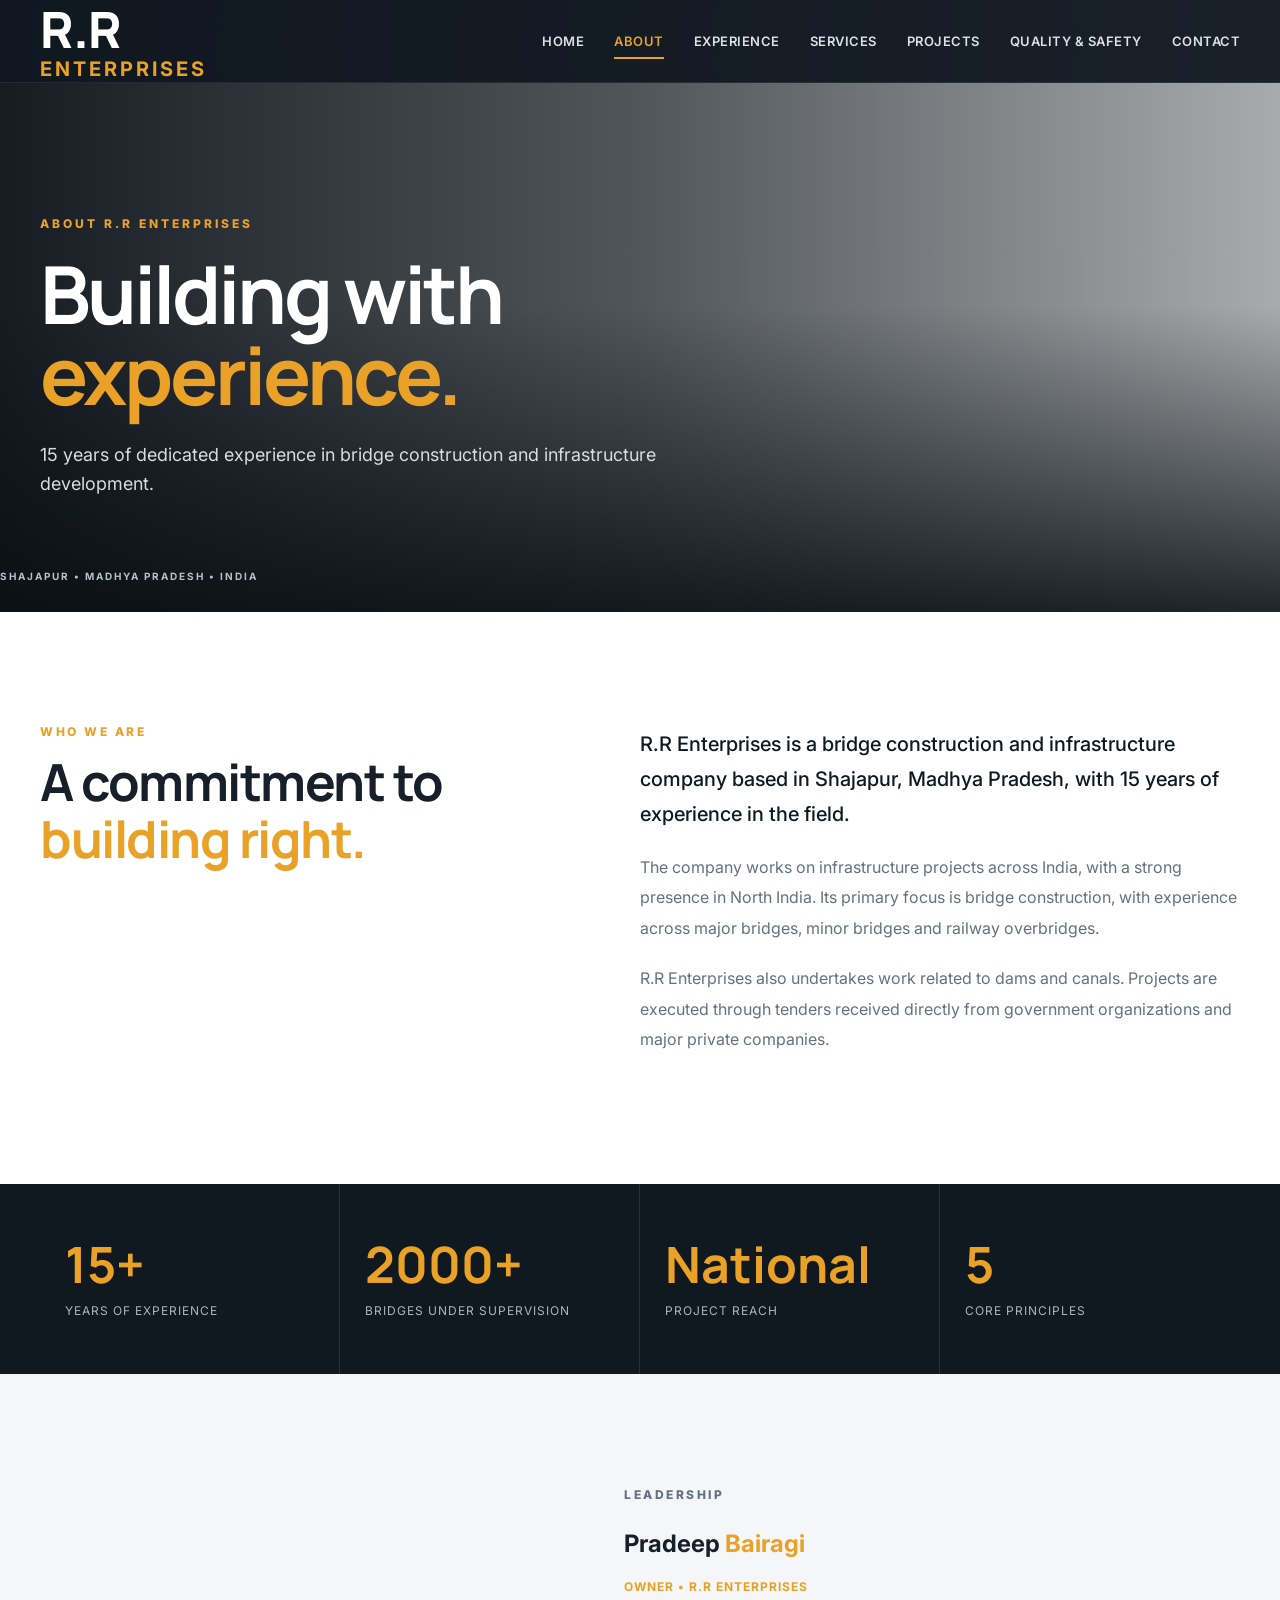
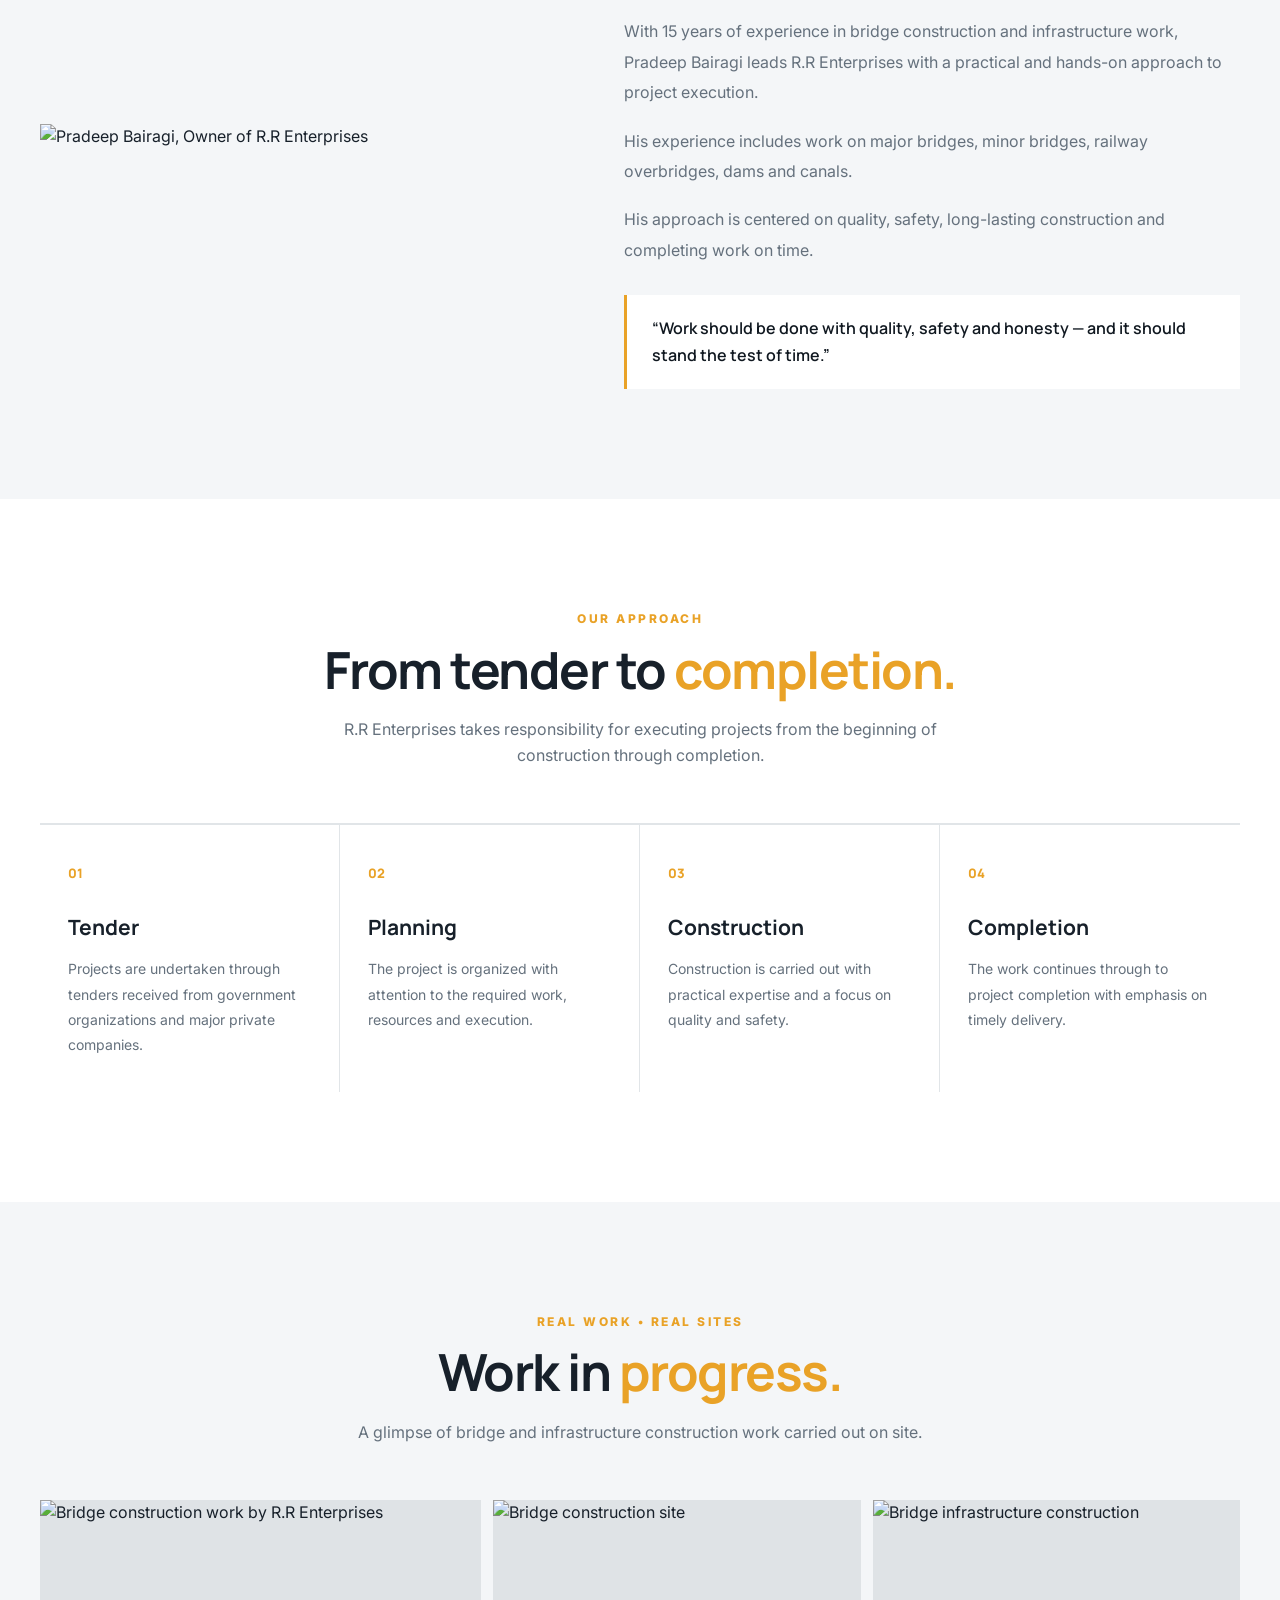
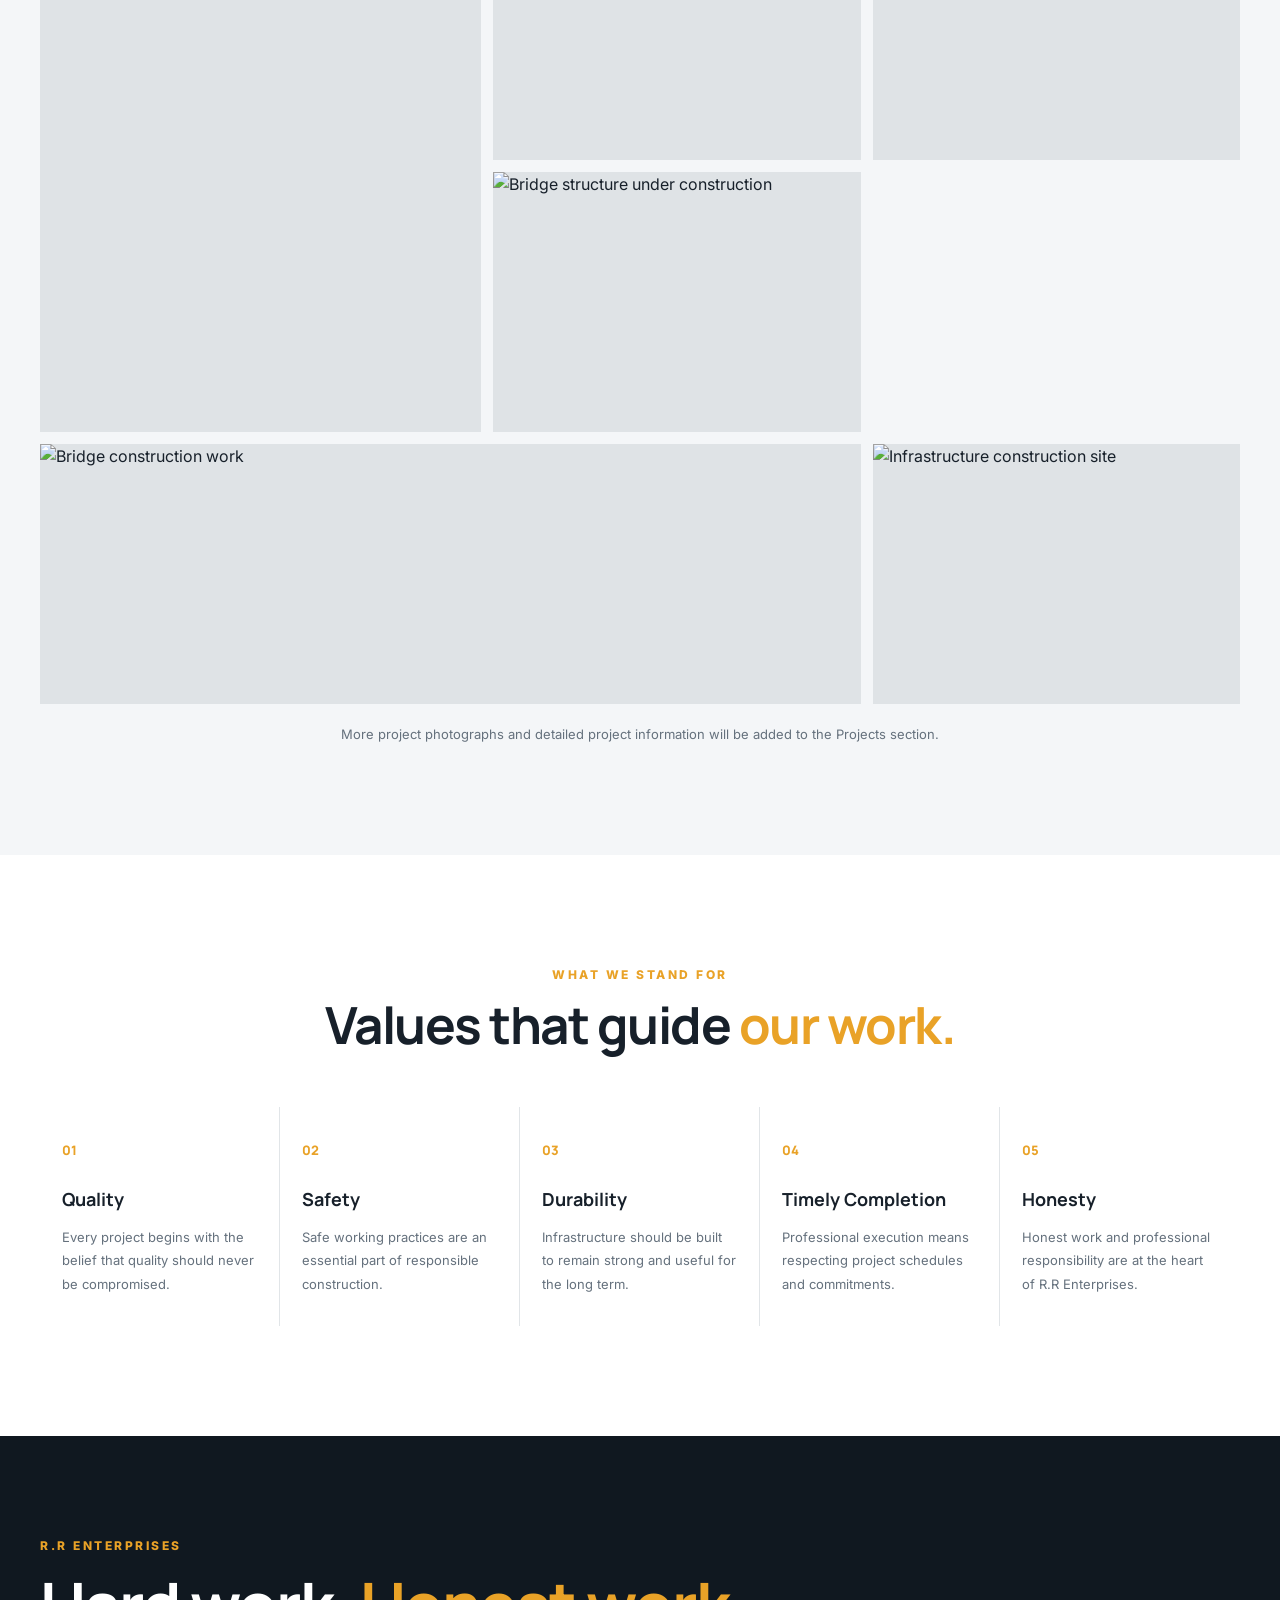
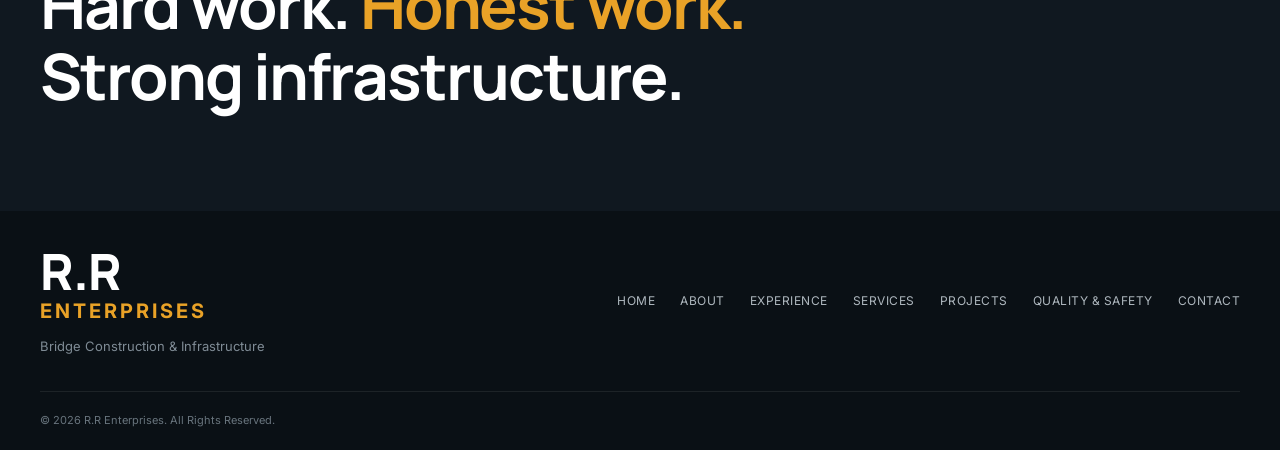
==== pages/about.html @ 944577f5 "Create about.html" ====
<!DOCTYPE html>
<html lang="en">

<head>

    <meta charset="UTF-8">

    <meta name="viewport" content="width=device-width, initial-scale=1.0">

    <meta name="description"
        content="Learn about R.R Enterprises, a bridge construction and infrastructure company based in Shajapur, Madhya Pradesh with 15 years of experience.">

    <meta name="keywords"
        content="R.R Enterprises, Pradeep Bairagi, bridge construction, bridge contractor, infrastructure, Madhya Pradesh">

    <meta name="author" content="R.R Enterprises">

    <title>About Us | R.R Enterprises</title>


    <!-- Google Fonts -->

    <link rel="preconnect" href="https://fonts.googleapis.com">

    <link rel="preconnect" href="https://fonts.gstatic.com" crossorigin>

    <link
        href="https://fonts.googleapis.com/css2?family=Inter:wght@400;500;600;700;800&family=Manrope:wght@500;600;700;800&display=swap"
        rel="stylesheet">


    <!-- Main Website CSS -->

    <link rel="stylesheet" href="../css/style.css">

    <!-- About Page CSS -->

    <link rel="stylesheet" href="../css/about.css">

</head>


<body>


    <!-- ================= NAVIGATION ================= -->

    <header class="navbar">

        <div class="container nav-container">

            <a href="../index.html" class="logo">

                <span class="logo-main">R.R</span>

                <span class="logo-sub">ENTERPRISES</span>

            </a>


            <nav class="nav-menu">

                <a href="../index.html">Home</a>

                <a href="about.html" class="active">About</a>

                <a href="experience.html">Experience</a>

                <a href="services.html">Services</a>

                <a href="projects.html">Projects</a>

                <a href="quality.html">Quality & Safety</a>

                <a href="contact.html">Contact</a>

            </nav>


            <button class="menu-button" aria-label="Open navigation menu">

                <span></span>
                <span></span>
                <span></span>

            </button>

        </div>

    </header>



    <!-- ================= PAGE HERO ================= -->

    <main>

        <section class="about-hero">

            <div class="about-hero-overlay"></div>


            <div class="container about-hero-content">

                <p class="about-label">
                    ABOUT R.R ENTERPRISES
                </p>


                <h1>

                    Building with
                    <span>experience.</span>

                </h1>


                <p>

                    15 years of dedicated experience in bridge
                    construction and infrastructure development.

                </p>

            </div>


            <div class="about-hero-bottom">

                <span>
                    SHAJAPUR • MADHYA PRADESH • INDIA
                </span>

            </div>

        </section>



        <!-- ================= COMPANY INTRO ================= -->

        <section class="about-introduction section">

            <div class="container about-intro-grid">


                <div>

                    <p class="section-label">
                        WHO WE ARE
                    </p>


                    <h2>

                        A commitment to
                        <span>building right.</span>

                    </h2>

                </div>


                <div class="about-intro-text">

                    <p class="about-large-text">

                        R.R Enterprises is a bridge construction and
                        infrastructure company based in Shajapur,
                        Madhya Pradesh, with 15 years of experience
                        in the field.

                    </p>


                    <p>

                        The company works on infrastructure projects
                        across India, with a strong presence in
                        North India. Its primary focus is bridge
                        construction, with experience across major
                        bridges, minor bridges and railway overbridges.

                    </p>


                    <p>

                        R.R Enterprises also undertakes work related
                        to dams and canals. Projects are executed
                        through tenders received directly from
                        government organizations and major private
                        companies.

                    </p>

                </div>

            </div>

        </section>



        <!-- ================= EXPERIENCE STATS ================= -->

        <section class="about-stats">

            <div class="container stats-grid">


                <div class="stat-item">

                    <strong>15+</strong>

                    <span>
                        Years of Experience
                    </span>

                </div>


                <div class="stat-item">

                    <strong>2000+</strong>

                    <span>
                        Bridges Under Supervision
                    </span>

                </div>


                <div class="stat-item">

                    <strong>National</strong>

                    <span>
                        Project Reach
                    </span>

                </div>


                <div class="stat-item">

                    <strong>5</strong>

                    <span>
                        Core Principles
                    </span>

                </div>

            </div>

        </section>



        <!-- ================= OWNER ================= -->

        <section class="owner-section section">

            <div class="container owner-grid">


                <!-- PRadeep BAIRAGI PHOTO -->

                <div class="owner-image">

                    <img
                        src="../images/pradeep-bairagi.jpg.png"
                        alt="Pradeep Bairagi, Owner of R.R Enterprises"
                    >

                </div>


                <!-- OWNER INFORMATION -->

                <div class="owner-content">

                    <p class="section-label">
                        LEADERSHIP
                    </p>


                    <h2>

                        Pradeep
                        <span>Bairagi</span>

                    </h2>


                    <p class="owner-position">
                        Owner • R.R Enterprises
                    </p>


                    <p>

                        With 15 years of experience in bridge
                        construction and infrastructure work,
                        Pradeep Bairagi leads R.R Enterprises
                        with a practical and hands-on approach
                        to project execution.

                    </p>


                    <p>

                        His experience includes work on major
                        bridges, minor bridges, railway
                        overbridges, dams and canals.

                    </p>


                    <p>

                        His approach is centered on quality,
                        safety, long-lasting construction and
                        completing work on time.

                    </p>


                    <blockquote>

                        “Work should be done with quality,
                        safety and honesty — and it should
                        stand the test of time.”

                    </blockquote>

                </div>

            </div>

        </section>



        <!-- ================= HOW WE WORK ================= -->

        <section class="how-we-work section">

            <div class="container">


                <div class="section-heading centered">

                    <p class="section-label">
                        OUR APPROACH
                    </p>


                    <h2>

                        From tender to
                        <span>completion.</span>

                    </h2>


                    <p class="section-intro">

                        R.R Enterprises takes responsibility for
                        executing projects from the beginning of
                        construction through completion.

                    </p>

                </div>


                <div class="process-grid">


                    <div class="process-card">

                        <span>01</span>

                        <h3>
                            Tender
                        </h3>

                        <p>

                            Projects are undertaken through
                            tenders received from government
                            organizations and major private
                            companies.

                        </p>

                    </div>


                    <div class="process-card">

                        <span>02</span>

                        <h3>
                            Planning
                        </h3>

                        <p>

                            The project is organized with
                            attention to the required work,
                            resources and execution.

                        </p>

                    </div>


                    <div class="process-card">

                        <span>03</span>

                        <h3>
                            Construction
                        </h3>

                        <p>

                            Construction is carried out with
                            practical expertise and a focus
                            on quality and safety.

                        </p>

                    </div>


                    <div class="process-card">

                        <span>04</span>

                        <h3>
                            Completion
                        </h3>

                        <p>

                            The work continues through to
                            project completion with emphasis
                            on timely delivery.

                        </p>

                    </div>

                </div>

            </div>

        </section>



        <!-- ================= REAL WORK ================= -->

        <section class="real-work section">

            <div class="container">


                <div class="section-heading centered">

                    <p class="section-label">
                        REAL WORK • REAL SITES
                    </p>


                    <h2>

                        Work in
                        <span>progress.</span>

                    </h2>


                    <p class="section-intro">

                        A glimpse of bridge and infrastructure
                        construction work carried out on site.

                    </p>

                </div>


                <div class="about-gallery">


                    <div class="gallery-item gallery-large">

                        <img
                            src="../images/bridges/bridge-01.jpeg.jpeg"
                            alt="Bridge construction work by R.R Enterprises"
                        >

                    </div>


                    <div class="gallery-item">

                        <img
                            src="../images/bridges/bridge-02.jpeg.jpeg"
                            alt="Bridge construction site"
                        >

                    </div>


                    <div class="gallery-item">

                        <img
                            src="../images/bridges/bridge-03.jpeg.jpeg"
                            alt="Bridge infrastructure construction"
                        >

                    </div>


                    <div class="gallery-item">

                        <img
                            src="../images/bridges/bridge-04.jpeg.jpeg"
                            alt="Bridge structure under construction"
                        >

                    </div>


                    <div class="gallery-item gallery-wide">

                        <img
                            src="../images/bridges/bridge-05.jpeg.jpeg"
                            alt="Bridge construction work"
                        >

                    </div>


                    <div class="gallery-item">

                        <img
                            src="../images/bridges/bridge-06.jpeg.jpeg"
                            alt="Infrastructure construction site"
                        >

                    </div>

                </div>


                <div class="gallery-note">

                    <p>

                        More project photographs and detailed
                        project information will be added to
                        the Projects section.

                    </p>

                </div>

            </div>

        </section>



        <!-- ================= VALUES ================= -->

        <section class="values-section section">

            <div class="container">


                <div class="section-heading centered">

                    <p class="section-label">
                        WHAT WE STAND FOR
                    </p>


                    <h2>

                        Values that guide
                        <span>our work.</span>

                    </h2>

                </div>


                <div class="values-grid-about">


                    <article class="value-about">

                        <span>01</span>

                        <h3>
                            Quality
                        </h3>

                        <p>

                            Every project begins with the belief
                            that quality should never be compromised.

                        </p>

                    </article>


                    <article class="value-about">

                        <span>02</span>

                        <h3>
                            Safety
                        </h3>

                        <p>

                            Safe working practices are an essential
                            part of responsible construction.

                        </p>

                    </article>


                    <article class="value-about">

                        <span>03</span>

                        <h3>
                            Durability
                        </h3>

                        <p>

                            Infrastructure should be built to
                            remain strong and useful for the long term.

                        </p>

                    </article>


                    <article class="value-about">

                        <span>04</span>

                        <h3>
                            Timely Completion
                        </h3>

                        <p>

                            Professional execution means respecting
                            project schedules and commitments.

                        </p>

                    </article>


                    <article class="value-about">

                        <span>05</span>

                        <h3>
                            Honesty
                        </h3>

                        <p>

                            Honest work and professional responsibility
                            are at the heart of R.R Enterprises.

                        </p>

                    </article>

                </div>

            </div>

        </section>



        <!-- ================= CLOSING ================= -->

        <section class="about-closing">

            <div class="container">

                <p class="section-label">
                    R.R ENTERPRISES
                </p>


                <h2>

                    Hard work.
                    <span>Honest work.</span>
                    <br>
                    Strong infrastructure.

                </h2>

            </div>

        </section>

    </main>



    <!-- ================= FOOTER ================= -->

    <footer class="footer">

        <div class="container footer-content">


            <div class="footer-brand">

                <a href="../index.html" class="logo">

                    <span class="logo-main">R.R</span>

                    <span class="logo-sub">ENTERPRISES</span>

                </a>


                <p>
                    Bridge Construction & Infrastructure
                </p>

            </div>


            <div class="footer-links">

                <a href="../index.html">Home</a>

                <a href="about.html">About</a>

                <a href="experience.html">Experience</a>

                <a href="services.html">Services</a>

                <a href="projects.html">Projects</a>

                <a href="quality.html">Quality & Safety</a>

                <a href="contact.html">Contact</a>

            </div>

        </div>


        <div class="container footer-bottom">

            <p>
                © 2026 R.R Enterprises. All Rights Reserved.
            </p>

        </div>

    </footer>



    <!-- Mobile Menu -->

    <script src="../js/script.js"></script>

</body>

</html>
---- css/style.css ----
/* =====================================================
   R.R ENTERPRISES
   PROFESSIONAL WEBSITE - MAIN STYLESHEET
   ===================================================== */


/* ================= RESET ================= */

* {
    margin: 0;
    padding: 0;
    box-sizing: border-box;
}


html {
    scroll-behavior: smooth;
}


body {
    font-family: "Inter", sans-serif;
    color: #17202a;
    background: #ffffff;
    line-height: 1.6;
}


img {
    max-width: 100%;
    display: block;
}


a {
    color: inherit;
    text-decoration: none;
}


button {
    font-family: inherit;
}


/* ================= VARIABLES ================= */

:root {

    --dark: #101820;

    --dark-light: #18232d;

    --orange: #e9a227;

    --orange-light: #f5b642;

    --white: #ffffff;

    --light: #f4f6f8;

    --gray: #65717d;

    --border: #e1e5e8;

    --max-width: 1200px;

}


/* ================= CONTAINER ================= */

.container {

    width: min(100% - 50px, var(--max-width));

    margin-inline: auto;

}


/* ================= NAVBAR ================= */

.navbar {

    position: fixed;

    top: 0;

    left: 0;

    width: 100%;

    z-index: 1000;

    background: rgba(16, 24, 32, 0.94);

    backdrop-filter: blur(15px);

    border-bottom: 1px solid rgba(255,255,255,0.08);

}


.nav-container {

    height: 82px;

    display: flex;

    align-items: center;

    justify-content: space-between;

}


/* ================= LOGO ================= */

.logo {

    display: flex;

    flex-direction: column;

    line-height: 1;

}


.logo-main {

    font-family: "Manrope", sans-serif;

    font-size: 50px;

    font-weight: 800;

    color: var(--white);

    letter-spacing: -1px;

}


.logo-sub {

    margin-top: 5px;

    font-size: 20px;

    font-weight: 700;

    letter-spacing: 3px;

    color: var(--orange);

}


/* ================= NAVIGATION ================= */

.nav-menu {

    display: flex;

    align-items: center;

    gap: 30px;

}


.nav-menu a {

    position: relative;

    color: #dce1e5;

    font-size: 13px;

    font-weight: 600;

    text-transform: uppercase;

    letter-spacing: .5px;

    padding: 10px 0;

    transition: .3s ease;

}


.nav-menu a:hover,

.nav-menu a.active {

    color: var(--orange);

}


.nav-menu a::after {

    content: "";

    position: absolute;

    left: 0;

    bottom: 2px;

    width: 0;

    height: 2px;

    background: var(--orange);

    transition: .3s ease;

}


.nav-menu a:hover::after,

.nav-menu a.active::after {

    width: 100%;

}


/* ================= MENU BUTTON ================= */

.menu-button {

    display: none;

    width: 42px;

    height: 42px;

    border: 1px solid rgba(255,255,255,.2);

    background: transparent;

    border-radius: 5px;

    cursor: pointer;

}


.menu-button span {

    display: block;

    width: 20px;

    height: 2px;

    background: white;

    margin: 4px auto;

}


/* ================= HERO ================= */

.hero {

    min-height: 100vh;

    position: relative;

    display: flex;

    align-items: center;

    color: white;

    background:

        linear-gradient(

            90deg,

            rgba(7,14,20,.94),

            rgba(7,14,20,.72),

            rgba(7,14,20,.35)

        ),

        url("https://images.unsplash.com/photo-1545259741-2ea3ebf61fa8?auto=format&fit=crop&w=2200&q=85");

    background-size: cover;

    background-position: center;

}


.hero-overlay {

    position: absolute;

    inset: 0;

    background: linear-gradient(

        to bottom,

        transparent 65%,

        rgba(7,14,20,.7)

    );

}


.hero-container {

    position: relative;

    z-index: 1;

    padding-top: 82px;

}


.hero-content {

    max-width: 780px;

}


.hero-label,

.section-label {

    color: var(--orange);

    font-size: 12px;

    font-weight: 800;

    letter-spacing: 2.5px;

}


.hero-label {

    margin-bottom: 22px;

}


.hero h1 {

    font-family: "Manrope", sans-serif;

    font-size: clamp(48px, 7vw, 88px);

    font-weight: 800;

    line-height: 1.02;

    letter-spacing: -3px;

}


.hero h1 span,

.section-heading h2 span {

    color: var(--orange);

}


.hero-description {

    max-width: 650px;

    margin-top: 28px;

    color: #d4dbe1;

    font-size: 18px;

    line-height: 1.8;

}


.hero-buttons {

    display: flex;

    flex-wrap: wrap;

    gap: 14px;

    margin-top: 35px;

}


/* ================= BUTTONS ================= */

.btn {

    display: inline-flex;

    align-items: center;

    justify-content: center;

    min-height: 50px;

    padding: 0 25px;

    border-radius: 3px;

    font-size: 13px;

    font-weight: 800;

    text-transform: uppercase;

    letter-spacing: .7px;

    transition: .3s ease;

}


.btn-primary {

    color: #101820;

    background: var(--orange);

}


.btn-primary:hover {

    background: var(--orange-light);

    transform: translateY(-3px);

}


.btn-outline {

    color: white;

    border: 1px solid rgba(255,255,255,.35);

}


.btn-outline:hover {

    background: white;

    color: var(--dark);

}


.btn-dark {

    margin-top: 22px;

    color: white;

    background: var(--dark);

}


.btn-dark:hover {

    background: var(--orange);

    color: var(--dark);

}


/* ================= HERO SCROLL ================= */

.hero-scroll {

    position: absolute;

    right: 40px;

    bottom: 35px;

    display: flex;

    align-items: center;

    gap: 12px;

    transform: rotate(90deg);

    transform-origin: right center;

}


.hero-scroll span {

    font-size: 9px;

    letter-spacing: 2px;

    color: #bbc4cb;

}


.scroll-line {

    width: 55px;

    height: 1px;

    background: var(--orange);

}


/* ================= SECTION ================= */

.section {

    padding: 110px 0;

}


.section-heading h2 {

    margin-top: 12px;

    font-family: "Manrope", sans-serif;

    font-size: clamp(35px, 4vw, 55px);

    line-height: 1.1;

    letter-spacing: -1.5px;

}


.section-heading.centered {

    text-align: center;

}


.section-intro {

    max-width: 650px;

    margin: 20px auto 0;

    color: var(--gray);

}


/* ================= INTRO ================= */

.intro {

    background: white;

}


.intro-grid {

    display: grid;

    grid-template-columns: 1fr 1fr;

    gap: 90px;

    align-items: start;

}


.intro-content {

    padding-top: 20px;

}


.intro-content p {

    color: var(--gray);

    margin-bottom: 20px;

}


.intro-content .large-text {

    color: var(--dark);

    font-size: 21px;

    font-weight: 500;

    line-height: 1.7;

}


.text-link {

    display: inline-flex;

    align-items: center;

    gap: 12px;

    margin-top: 15px;

    color: var(--dark);

    font-size: 13px;

    font-weight: 800;

    text-transform: uppercase;

    letter-spacing: .7px;

}


.text-link span {

    color: var(--orange);

    font-size: 20px;

    transition: .3s ease;

}


.text-link:hover span {

    transform: translateX(6px);

}


/* ================= WHY US ================= */

.why-us {

    background: var(--light);

}


.why-grid {

    display: grid;

    grid-template-columns: repeat(4, 1fr);

    gap: 18px;

    margin-top: 55px;

}


.why-card {

    position: relative;

    padding: 35px 28px;

    background: white;

    border: 1px solid var(--border);

    transition: .3s ease;

}


.why-card:hover {

    transform: translateY(-8px);

    border-color: var(--orange);

    box-shadow: 0 18px 40px rgba(16,24,32,.08);

}


.card-number {

    color: #c7cdd2;

    font-family: "Manrope", sans-serif;

    font-size: 13px;

    font-weight: 800;

}


.card-icon {

    margin: 25px 0 18px;

    font-size: 30px;

}


.why-card h3 {

    font-family: "Manrope", sans-serif;

    font-size: 20px;

    margin-bottom: 12px;

}


.why-card p {

    color: var(--gray);

    font-size: 14px;

    line-height: 1.8;

}


/* ================= SERVICES ================= */

.services-preview {

    background: white;

}


.services-header {

    display: flex;

    justify-content: space-between;

    align-items: end;

    gap: 30px;

}


.services-grid {

    display: grid;

    grid-template-columns: repeat(4, 1fr);

    margin-top: 55px;

    border-top: 1px solid var(--border);

}


.service-item {

    padding: 35px 25px 30px;

    border-right: 1px solid var(--border);

    border-bottom: 1px solid var(--border);

    transition: .3s ease;

}


.service-item:last-child {

    border-right: none;

}


.service-item:hover {

    background: var(--light);

}


.service-icon {

    color: var(--orange);

    font-family: "Manrope", sans-serif;

    font-size: 14px;

    font-weight: 800;

    margin-bottom: 30px;

}


.service-item h3 {

    font-family: "Manrope", sans-serif;

    font-size: 20px;

    margin-bottom: 12px;

}


.service-item p {

    color: var(--gray);

    font-size: 14px;

    line-height: 1.8;

}


/* ================= PROJECTS ================= */

.projects-preview {

    background: var(--light);

}


.project-placeholder {

    min-height: 350px;

    margin-top: 50px;

    display: flex;

    justify-content: center;

    align-items: center;

    text-align: center;

    border: 2px dashed #bcc4ca;

    background: white;

}


.placeholder-icon {

    font-size: 48px;

    margin-bottom: 12px;

}


.project-placeholder h3 {

    font-family: "Manrope", sans-serif;

    font-size: 25px;

}


.project-placeholder p {

    max-width: 450px;

    margin-top: 8px;

    color: var(--gray);

}


/* ================= CTA ================= */

.home-cta {

    padding: 80px 0;

    color: white;

    background: var(--dark);

}


.cta-container {

    display: flex;

    align-items: center;

    justify-content: space-between;

    gap: 40px;

}


.home-cta h2 {

    margin-top: 12px;

    font-family: "Manrope", sans-serif;

    font-size: clamp(32px, 4vw, 50px);

    line-height: 1.15;

}


/* ================= FOOTER ================= */

.footer {

    color: white;

    background: #0a1015;

}


.footer-content {

    min-height: 180px;

    display: flex;

    align-items: center;

    justify-content: space-between;

    gap: 50px;

}


.footer-brand p {

    margin-top: 15px;

    color: #7f8b95;

    font-size: 13px;

}


.footer-links {

    display: flex;

    flex-wrap: wrap;

    gap: 25px;

}


.footer-links a {

    color: #aeb7be;

    font-size: 12px;

    text-transform: uppercase;

    letter-spacing: .5px;

}


.footer-links a:hover {

    color: var(--orange);

}


.footer-bottom {

    padding: 20px 0;

    border-top: 1px solid rgba(255,255,255,.08);

}


.footer-bottom p {

    color: #68747d;

    font-size: 11px;

}


/* =====================================================
   RESPONSIVE
   ===================================================== */

@media (max-width: 1000px) {

    .nav-menu {

        gap: 16px;

    }


    .why-grid {

        grid-template-columns: repeat(2, 1fr);

    }


    .services-grid {

        grid-template-columns: repeat(2, 1fr);

    }


    .service-item:nth-child(2) {

        border-right: none;

    }

}


@media (max-width: 800px) {

    .container {

        width: min(100% - 35px, var(--max-width));

    }


    .nav-menu {

        display: none;

    }


    .menu-button {

        display: block;

    }


    .hero {

        background-position: 65% center;

    }


    .hero h1 {

        font-size: clamp(45px, 12vw, 65px);

        letter-spacing: -2px;

    }


    .hero-description {

        font-size: 16px;

    }


    .hero-scroll {

        display: none;

    }


    .intro-grid {

        grid-template-columns: 1fr;

        gap: 30px;

    }


    .section {

        padding: 80px 0;

    }


    .services-header {

        align-items: start;

        flex-direction: column;

    }


    .cta-container {

        align-items: start;

        flex-direction: column;

    }


    .footer-content {

        align-items: start;

        flex-direction: column;

        padding: 45px 0;

    }

}


@media (max-width: 550px) {

    .hero-buttons {

        flex-direction: column;

        align-items: stretch;

    }


    .btn {

        width: 100%;

    }


    .why-grid,

    .services-grid {

        grid-template-columns: 1fr;

    }


    .service-item {

        border-right: none;

    }


    .project-placeholder {

        min-height: 300px;

        padding: 25px;

    }


    .footer-links {

        flex-direction: column;

        gap: 12px;

    }

}
/* =====================================================
   FINAL MOBILE RESPONSIVE POLISH
   R.R ENTERPRISES
   ===================================================== */


/* ================= TABLET ================= */

@media (max-width: 1000px) {

    .container {
        width: min(100% - 40px, var(--max-width));
    }

    .nav-menu {
        gap: 18px;
    }

    .logo-main {
        font-size: 42px;
    }

    .logo-sub {
        font-size: 17px;
        letter-spacing: 2.5px;
    }

}


/* ================= MOBILE NAVIGATION ================= */

@media (max-width: 800px) {

    .nav-container {
        height: 72px;
    }

    .container {
        width: min(100% - 32px, var(--max-width));
    }

    .logo-main {
        font-size: 34px;
    }

    .logo-sub {
        margin-top: 3px;
        font-size: 13px;
        letter-spacing: 2px;
    }

    .menu-button {
        display: block;
        flex-shrink: 0;
    }

    /*
       Mobile menu is initially hidden.
       Your existing menu-button can later be
       connected with JavaScript.
    */

    .nav-menu {
        display: none;
    }

}


/* ================= SMALL MOBILE ================= */

@media (max-width: 550px) {

    .container {
        width: min(100% - 28px, var(--max-width));
    }


    /* ---------- GENERAL ---------- */

    body {
        overflow-x: hidden;
    }

    section {
        overflow: hidden;
    }

    .section {
        padding: 65px 0;
    }


    /* ---------- HEADINGS ---------- */

    h1,
    h2,
    h3 {
        overflow-wrap: break-word;
    }

    .section-heading h2 {
        font-size: clamp(34px, 10vw, 48px);
        line-height: 1.08;
        letter-spacing: -1.5px;
    }


    /* ---------- HOME HERO ---------- */

    .hero {
        min-height: 100svh;
        background-position: 62% center;
    }

    .hero-container {
        padding-top: 72px;
    }

    .hero h1 {
        font-size: clamp(43px, 12vw, 62px);
        line-height: 1.02;
        letter-spacing: -2px;
    }

    .hero-description {
        max-width: 100%;
        margin-top: 20px;
        font-size: 15px;
        line-height: 1.7;
    }

    .hero-buttons {
        width: 100%;
        flex-direction: column;
        gap: 10px;
    }

    .btn {
        width: 100%;
        min-height: 48px;
    }


    /* ---------- INTRO ---------- */

    .intro-grid {
        grid-template-columns: 1fr;
        gap: 30px;
    }


    /* ---------- GRIDS ---------- */

    .why-grid,
    .services-grid {
        grid-template-columns: 1fr;
    }


    /* ---------- CTA ---------- */

    .cta-container {
        flex-direction: column;
        align-items: flex-start;
        gap: 25px;
    }


    /* ---------- FOOTER ---------- */

    .footer-content {
        flex-direction: column;
        align-items: flex-start;
        gap: 35px;
        padding: 45px 0;
    }

    .footer-links {
        width: 100%;
        flex-direction: column;
        gap: 12px;
    }

    .footer-bottom p {
        line-height: 1.6;
    }

}


/* ================= VERY SMALL PHONES ================= */

@media (max-width: 380px) {

    .container {
        width: calc(100% - 24px);
    }

    .logo-main {
        font-size: 30px;
    }

    .logo-sub {
        font-size: 11px;
        letter-spacing: 1.7px;
    }

    .menu-button {
        width: 40px;
        height: 40px;
    }

    .hero h1 {
        font-size: 42px;
    }

    .section {
        padding: 55px 0;
    }

}

/* =====================================================
   MOBILE MENU
   ===================================================== */

@media (max-width: 800px) {

    .nav-container {
        position: relative;
    }

    .nav-menu.mobile-active {

        display: flex;

        position: absolute;

        top: 72px;

        left: 0;

        width: 100%;

        flex-direction: column;

        gap: 0;

        padding: 15px 0;

        background: var(--dark);

        border-top: 1px solid #26343d;

        box-shadow: 0 15px 30px rgba(0, 0, 0, 0.25);

        z-index: 999;

    }

    .nav-menu.mobile-active a {

        display: block;

        width: 100%;

        padding: 15px 20px;

        color: white;

        font-size: 13px;

    }

    .nav-menu.mobile-active a:hover {

        background: #18242c;

        color: var(--orange);

    }

}
---- css/about.css ----
/* =====================================================
   R.R ENTERPRISES
   ABOUT PAGE
   ===================================================== */


/* ================= ABOUT HERO ================= */

.about-hero {

    min-height: 68vh;

    position: relative;

    display: flex;

    align-items: center;

    color: white;

    background:

        linear-gradient(
            90deg,
            rgba(7,14,20,.94),
            rgba(7,14,20,.70),
            rgba(7,14,20,.35)
        ),

        url("../images/bridges/bridge-04.jpeg");

    background-size: cover;

    background-position: center;

}


.about-hero-overlay {

    position: absolute;

    inset: 0;

    background:
        linear-gradient(
            to bottom,
            transparent 50%,
            rgba(7,14,20,.85)
        );

}


.about-hero-content {

    position: relative;

    z-index: 1;

    padding-top: 100px;

}


.about-label {

    color: var(--orange);

    font-size: 12px;

    font-weight: 800;

    letter-spacing: 3px;

    margin-bottom: 20px;

}


.about-hero h1 {

    max-width: 800px;

    font-family: "Manrope", sans-serif;

    font-size: clamp(48px, 7vw, 80px);

    line-height: 1.02;

    letter-spacing: -3px;

}


.about-hero h1 span {

    color: var(--orange);

}


.about-hero-content > p:last-child {

    max-width: 620px;

    margin-top: 25px;

    color: #d6dde2;

    font-size: 18px;

}


.about-hero-bottom {
    position: absolute;
    left: 0;
    right: 0;
    bottom: 28px;
    z-index: 2;
}

.about-hero-bottom .container {
    display: flex;
    align-items: center;
}

.about-hero-bottom span {
    display: block;
    color: #b8c1c8;
    font-size: 10px;
    font-weight: 700;
    letter-spacing: 2px;
}



/* ================= INTRODUCTION ================= */

.about-introduction {

    background: white;

}


.about-intro-grid {

    display: grid;

    grid-template-columns: 1fr 1.2fr;

    gap: 100px;

}


.about-introduction h2 {

    margin-top: 12px;

    font-family: "Manrope", sans-serif;

    font-size: clamp(36px, 4vw, 55px);

    line-height: 1.1;

    letter-spacing: -1.5px;

}


.about-introduction h2 span {

    color: var(--orange);

}


.about-intro-text {

    padding-top: 5px;

}


.about-intro-text p {

    color: var(--gray);

    margin-bottom: 20px;

    line-height: 1.9;

}


.about-intro-text .about-large-text {

    color: var(--dark);

    font-size: 20px;

    font-weight: 500;

    line-height: 1.75;

}



/* ================= STATS ================= */

.about-stats {

    background: var(--dark);

    color: white;

}


.stats-grid {

    display: grid;

    grid-template-columns: repeat(4, 1fr);

}


.stat-item {

    min-height: 190px;

    padding: 35px 25px;

    display: flex;

    flex-direction: column;

    justify-content: center;

    border-right: 1px solid rgba(255,255,255,.1);

}


.stat-item:last-child {

    border-right: none;

}


.stat-item strong {

    font-family: "Manrope", sans-serif;

    font-size: clamp(35px, 4vw, 50px);

    line-height: 1;

    color: var(--orange);

}


.stat-item span {

    margin-top: 12px;

    color: #aab5bd;

    font-size: 12px;

    text-transform: uppercase;

    letter-spacing: 1px;

}



/* ================= OWNER ================= */

.owner-section {

    background: var(--light);

}


.owner-grid {

    display: grid;

    grid-template-columns: .9fr 1.1fr;

    gap: 80px;

    align-items: center;

}


.owner-image-placeholder {
    min-height: 550px;
    display: flex;
    align-items: center;
    justify-content: center;
    text-align: center;
    background: var(--dark);
    border: 1px solid #202c35;
}

.owner-image-placeholder > div {
    padding: 30px;
}

.placeholder-symbol {
    width: 110px;
    height: 110px;
    margin: 0 auto 20px;
    display: flex;
    align-items: center;
    justify-content: center;
    border: 1px solid var(--orange);
    border-radius: 50%;
    color: var(--orange);
    font-family: "Manrope", sans-serif;
    font-size: 32px;
    font-weight: 800;
}

.owner-image-placeholder p {
    color: white;
    font-weight: 700;
}

.owner-image-placeholder small {
    display: block;
    margin-top: 7px;
    color: #7d8992;
    font-size: 11px;
}

.owner-content h2 span {

    color: var(--orange);

}


.owner-position {

    margin-top: 12px;

    margin-bottom: 28px;

    color: var(--orange) !important;

    font-weight: 700;

    text-transform: uppercase;

    letter-spacing: 1px;

    font-size: 12px;

}


.owner-content > p {

    color: var(--gray);

    margin-bottom: 18px;

    line-height: 1.9;

}


.owner-content blockquote {

    margin-top: 30px;

    padding: 20px 25px;

    border-left: 3px solid var(--orange);

    background: white;

    color: var(--dark);

    font-family: "Manrope", sans-serif;

    font-weight: 600;

    line-height: 1.7;

}



/* ================= PROCESS ================= */

.how-we-work {

    background: white;

}


.process-grid {

    display: grid;

    grid-template-columns: repeat(4, 1fr);

    margin-top: 55px;

}


.process-card {

    padding: 35px 28px;

    border-top: 2px solid var(--border);

    border-right: 1px solid var(--border);

    transition: .3s ease;

}


.process-card:last-child {

    border-right: none;

}


.process-card:hover {

    border-top-color: var(--orange);

    background: var(--light);

}


.process-card > span {

    color: var(--orange);

    font-family: "Manrope", sans-serif;

    font-weight: 800;

    font-size: 13px;

}


.process-card h3 {

    margin: 25px 0 12px;

    font-family: "Manrope", sans-serif;

    font-size: 21px;

}


.process-card p {

    color: var(--gray);

    font-size: 14px;

    line-height: 1.8;

}



/* ================= REAL WORK GALLERY ================= */

.real-work {

    background: var(--light);

}


.about-gallery {

    margin-top: 55px;

    display: grid;

    grid-template-columns: 1.2fr 1fr 1fr;

    grid-auto-rows: 260px;

    gap: 12px;

}


.gallery-item {

    overflow: hidden;

    background: #dfe3e6;

}


.gallery-item img {

    width: 100%;

    height: 100%;

    object-fit: cover;

    transition: transform .6s ease;

}


.gallery-item:hover img {

    transform: scale(1.05);

}


.gallery-large {

    grid-row: span 2;

}


.gallery-wide {

    grid-column: span 2;

}


.gallery-note {

    margin-top: 20px;

    text-align: center;

}


.gallery-note p {

    color: var(--gray);

    font-size: 13px;

}



/* ================= VALUES ================= */

.values-section {

    background: white;

}


.values-grid-about {

    display: grid;

    grid-template-columns: repeat(5, 1fr);

    margin-top: 55px;

}


.value-about {

    padding: 30px 22px;

    border-right: 1px solid var(--border);

}


.value-about:last-child {

    border-right: none;

}


.value-about > span {

    color: var(--orange);

    font-family: "Manrope", sans-serif;

    font-weight: 800;

    font-size: 13px;

}


.value-about h3 {

    margin: 22px 0 12px;

    font-family: "Manrope", sans-serif;

    font-size: 18px;

}


.value-about p {

    color: var(--gray);

    font-size: 13px;

    line-height: 1.8;

}



/* ================= CLOSING ================= */

.about-closing {

    padding: 100px 0;

    background: var(--dark);

    color: white;

}


.about-closing h2 {

    max-width: 900px;

    margin-top: 15px;

    font-family: "Manrope", sans-serif;

    font-size: clamp(38px, 5vw, 65px);

    line-height: 1.1;

    letter-spacing: -2px;

}


.about-closing h2 span {

    color: var(--orange);

}



/* ================= RESPONSIVE ================= */

@media (max-width: 1000px) {

    .about-intro-grid {

        gap: 50px;

    }


    .stats-grid {

        grid-template-columns: repeat(2, 1fr);

    }


    .stat-item:nth-child(2) {

        border-right: none;

    }


    .process-grid {

        grid-template-columns: repeat(2, 1fr);

    }


    .process-card:nth-child(2) {

        border-right: none;

    }


    .values-grid-about {

        grid-template-columns: repeat(2, 1fr);

    }


    .value-about:nth-child(2),

    .value-about:nth-child(4) {

        border-right: none;

    }

}


@media (max-width: 800px) {

    .about-intro-grid,

    .owner-grid {

        grid-template-columns: 1fr;

    }


    .owner-image-placeholder {

        min-height: 400px;

    }


    .about-gallery {

        grid-template-columns: 1fr 1fr;

        grid-auto-rows: 220px;

    }


    .gallery-large {

        grid-row: span 1;

    }


    .gallery-wide {

        grid-column: span 2;

    }

}


@media (max-width: 550px) {

    .about-hero {

        min-height: 75vh;

    }


    .stats-grid,

    .process-grid,

    .values-grid-about {

        grid-template-columns: 1fr;

    }


    .stat-item {

        border-right: none;

        border-bottom: 1px solid rgba(255,255,255,.1);

    }


    .process-card,

    .value-about {

        border-right: none;

        border-bottom: 1px solid var(--border);

    }


    .about-gallery {

        grid-template-columns: 1fr;

        grid-auto-rows: 250px;

    }


    .gallery-wide {

        grid-column: span 1;

    }


    .owner-image-placeholder {

        min-height: 330px;

    }

}
@media (max-width: 550px) {

    .about-hero-content {
        padding-top: 80px;
        padding-bottom: 80px;
    }

    .about-hero-bottom {
        bottom: 20px;
    }

    .about-hero-bottom span {
        font-size: 8px;
        letter-spacing: 1.3px;
    }

}
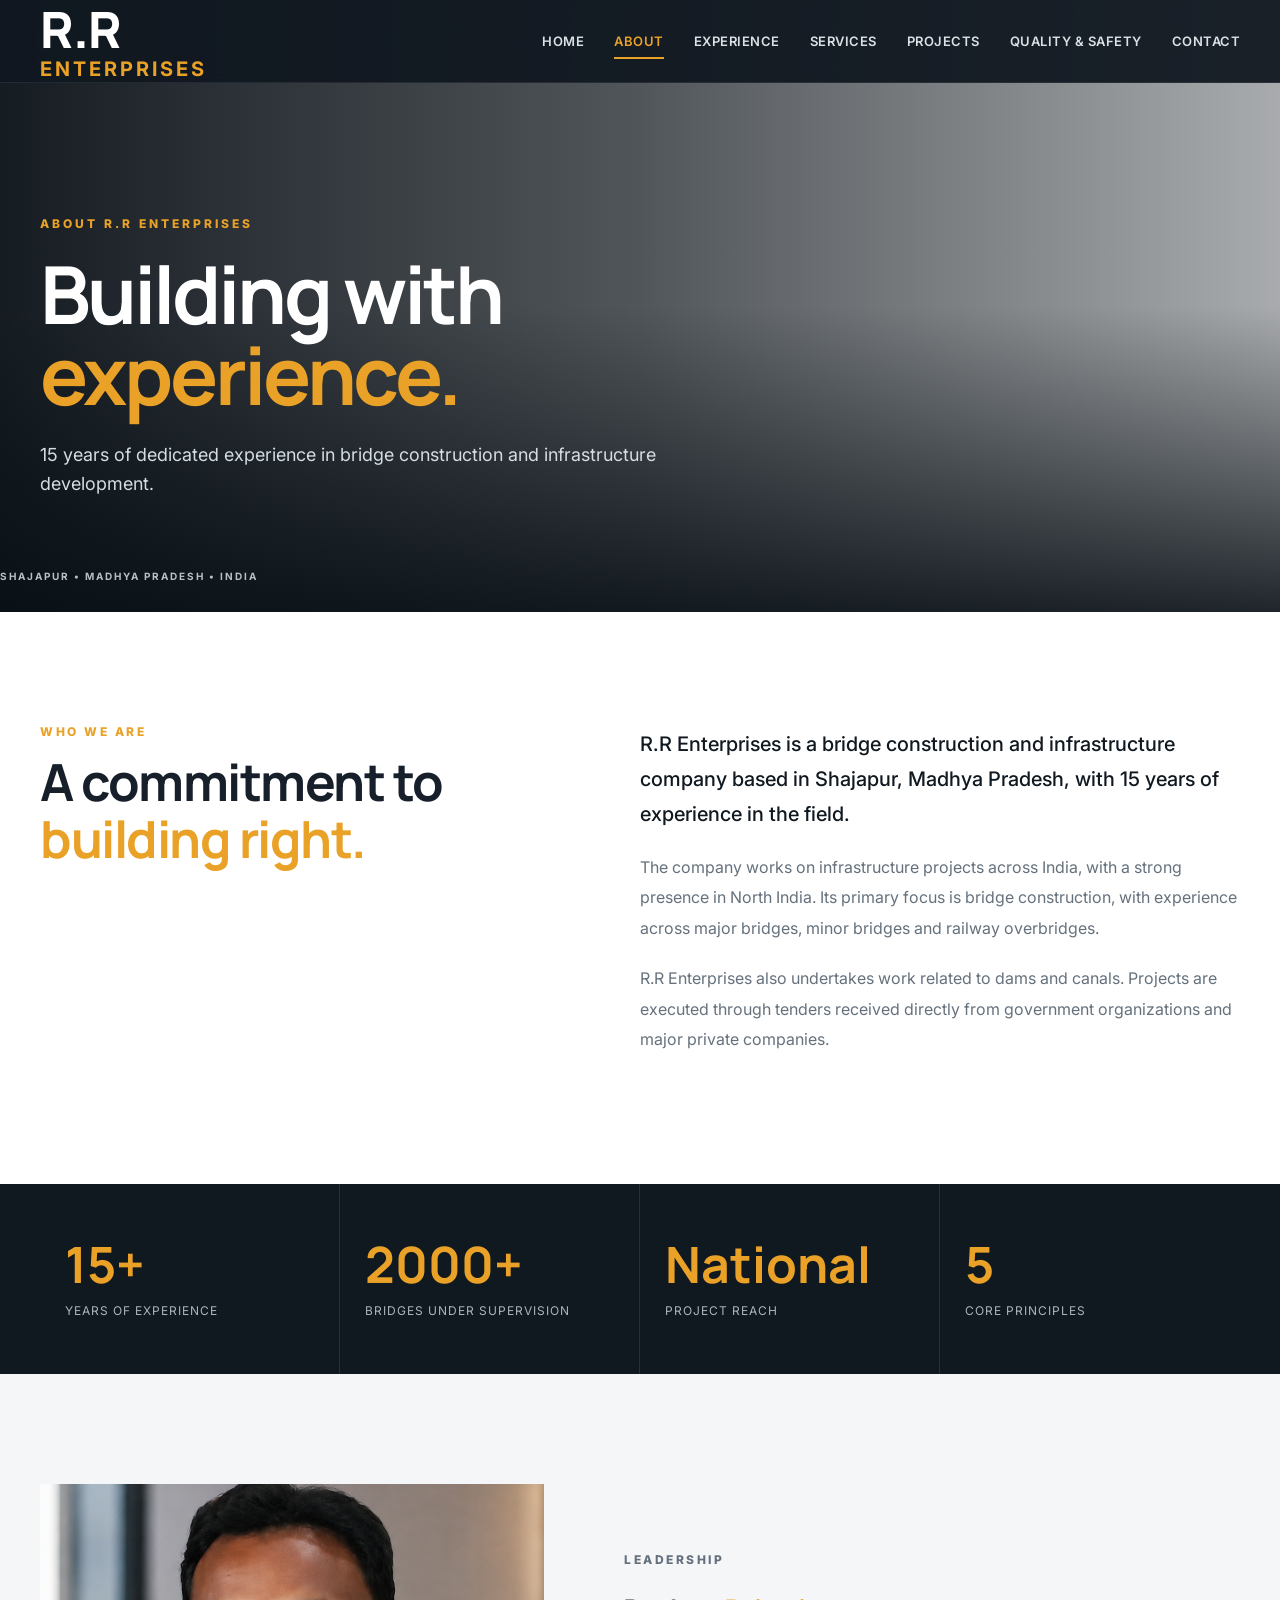
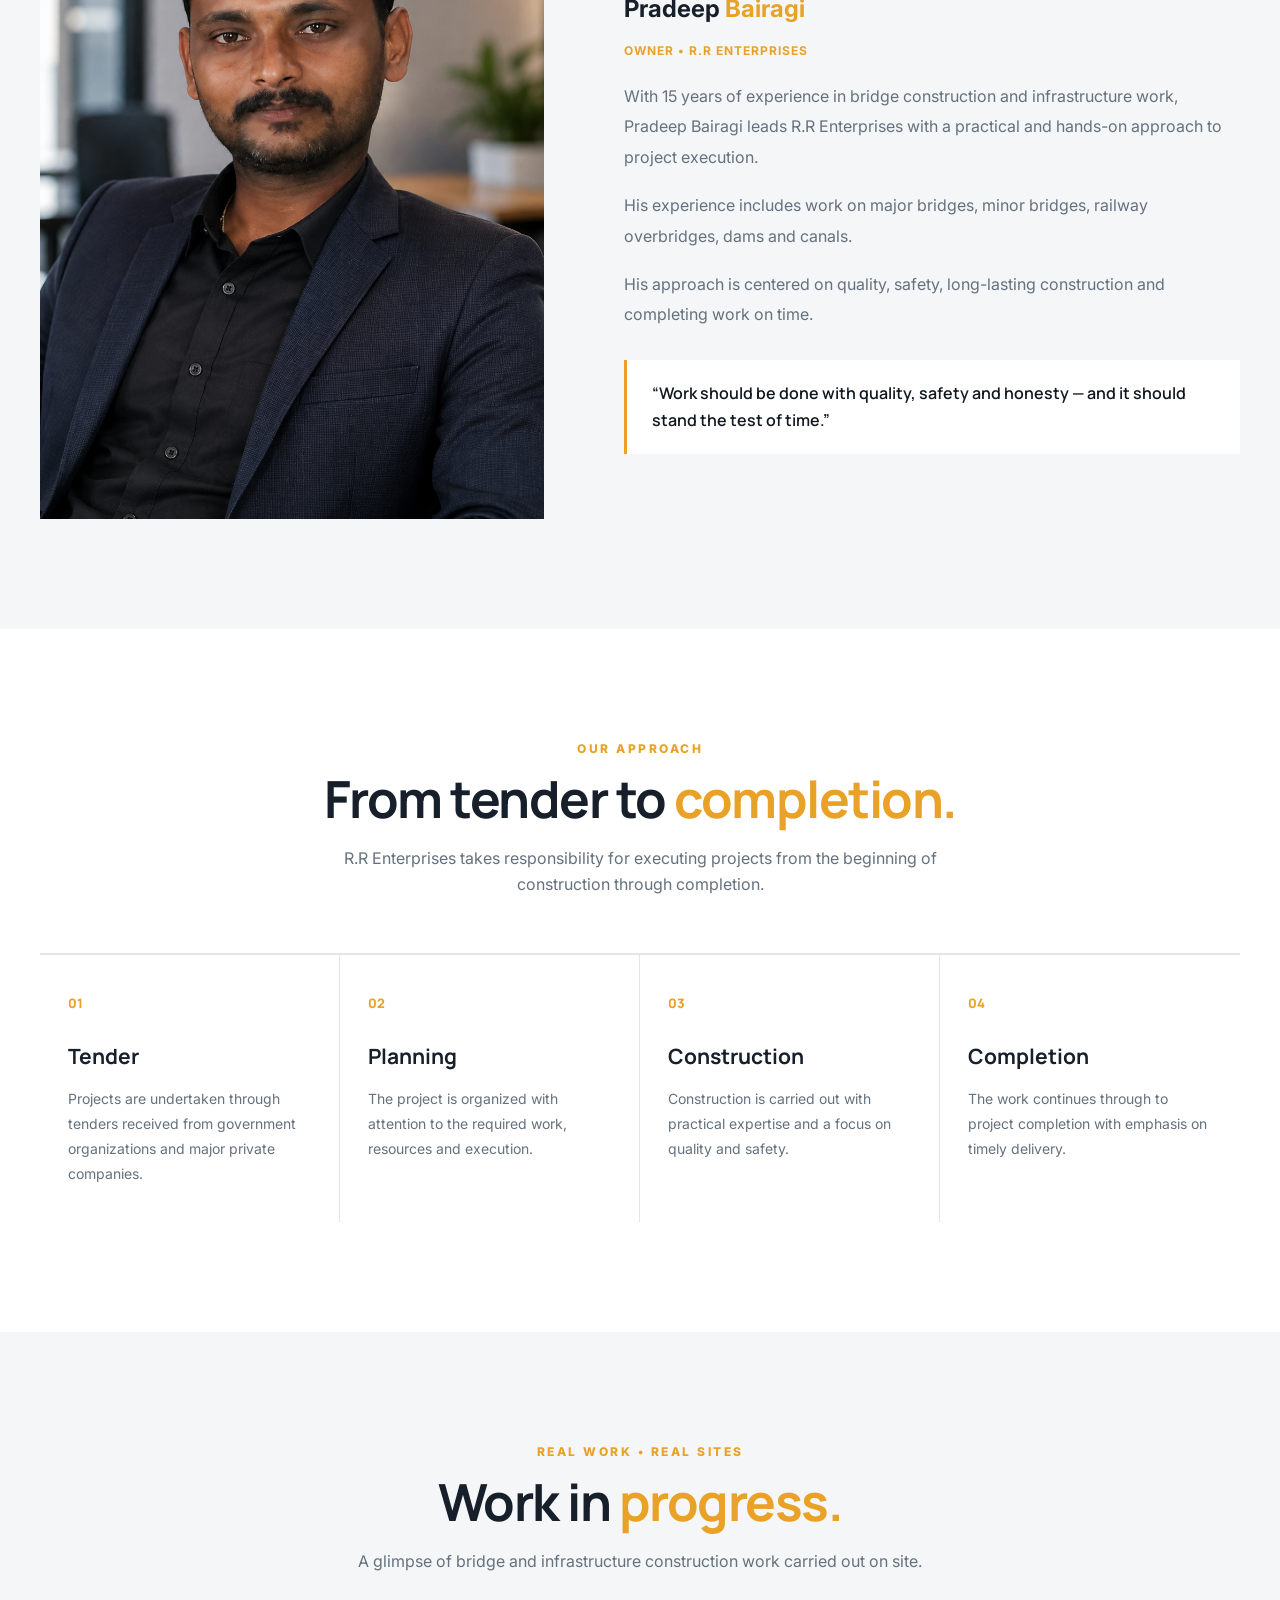
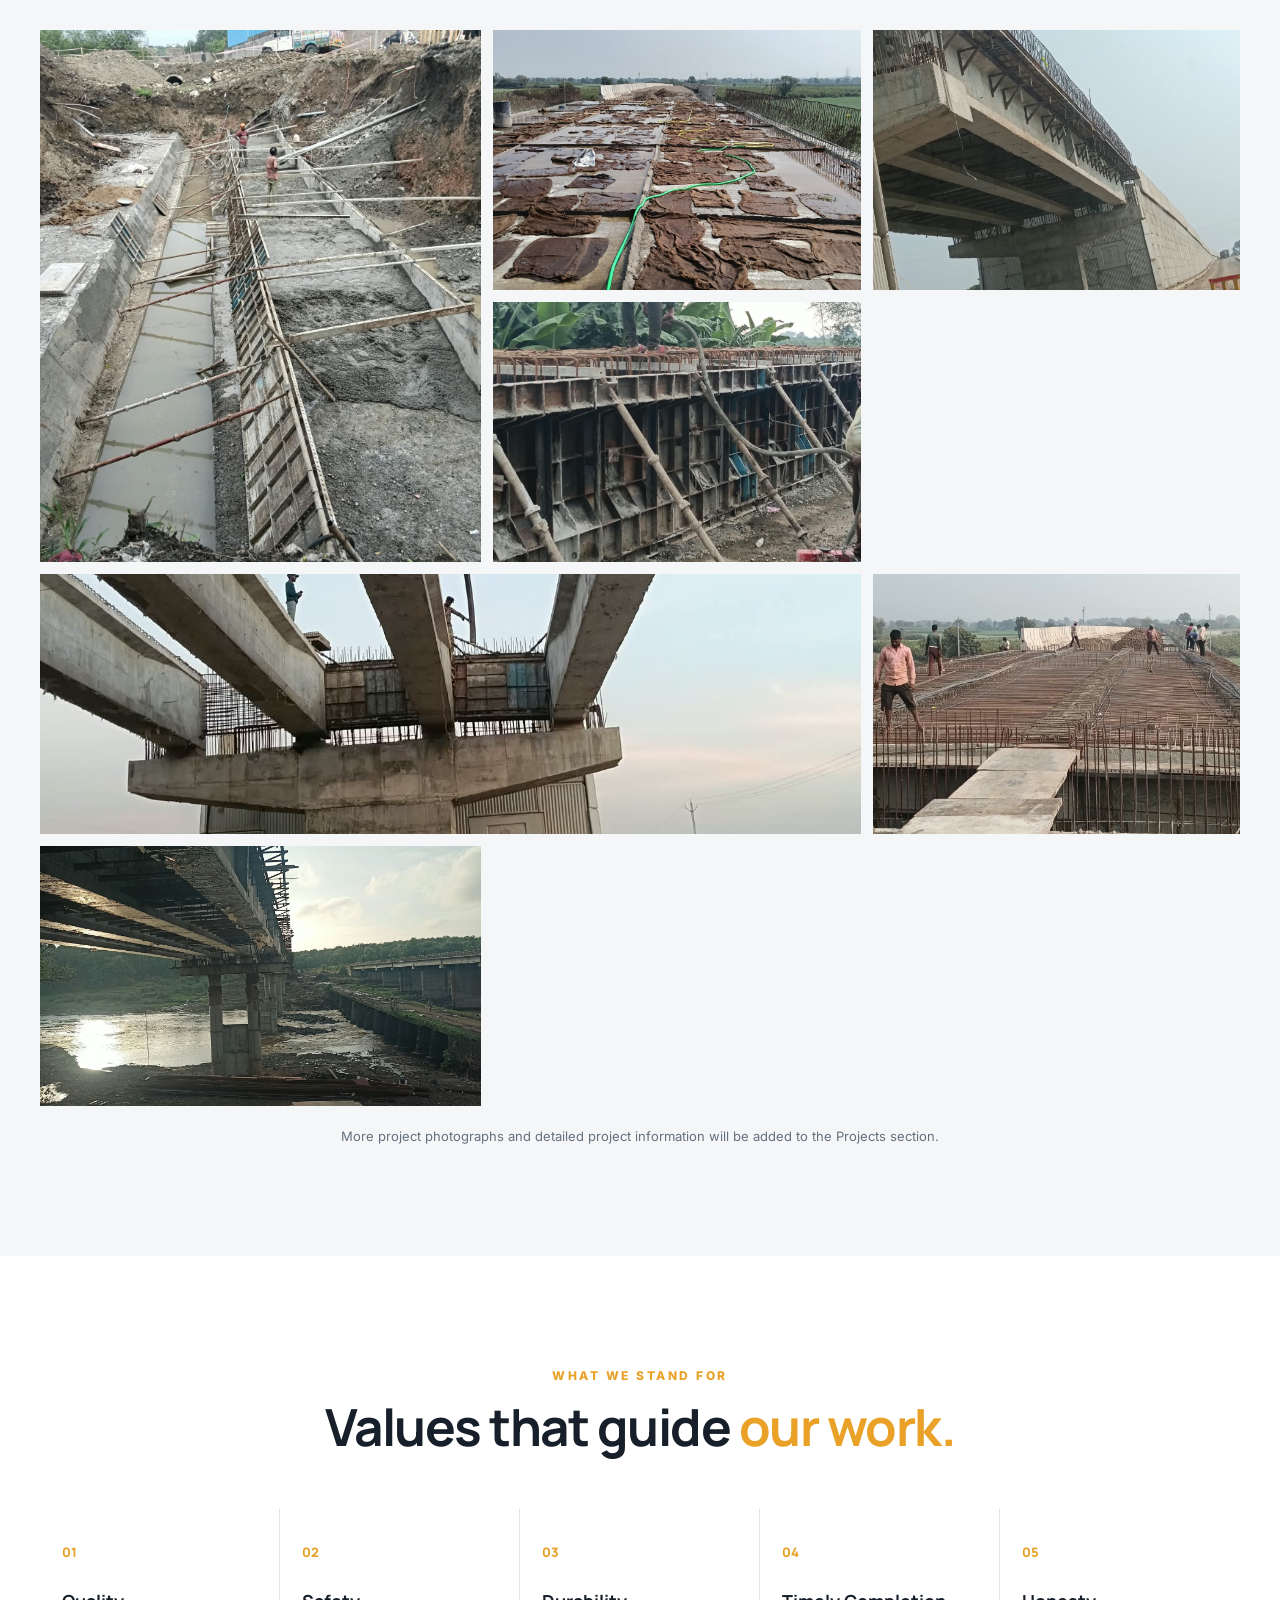
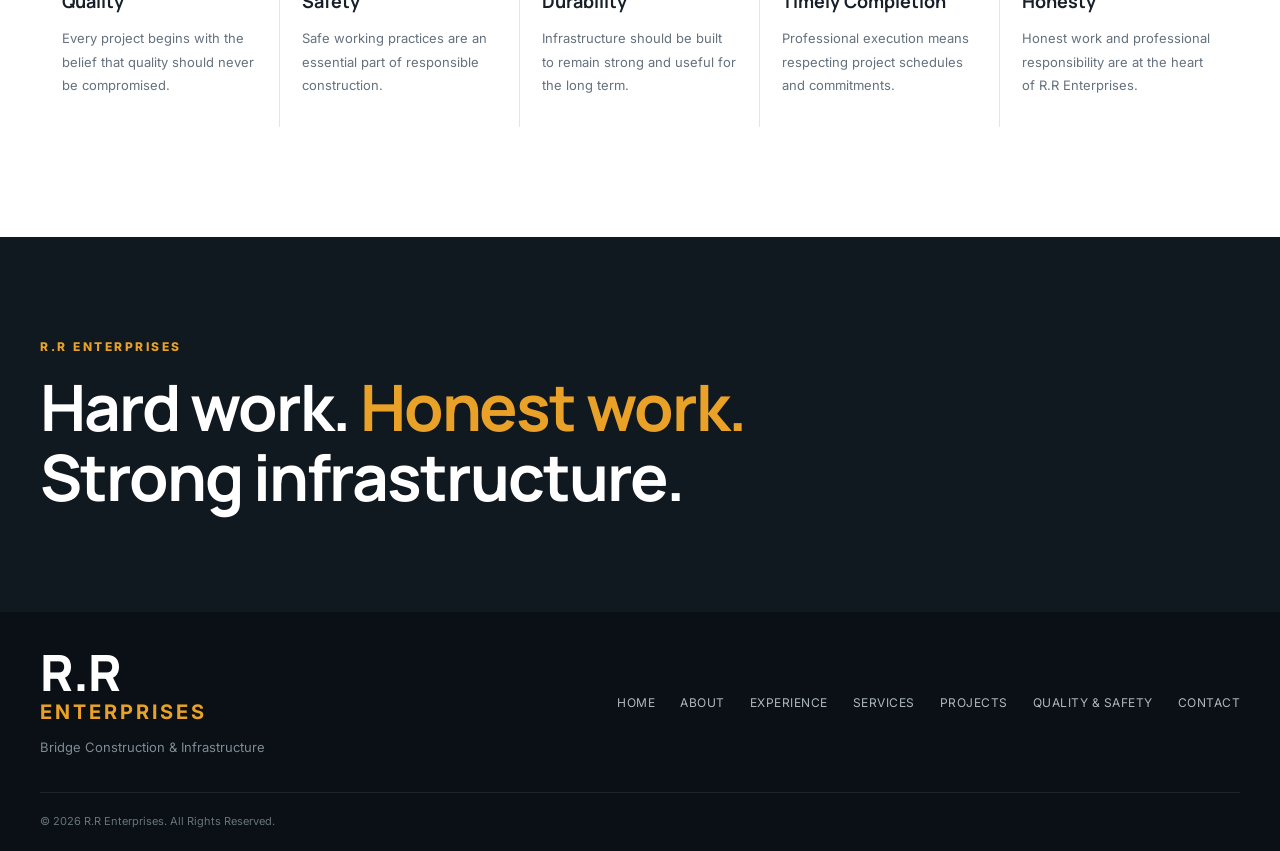
==== commit 6fe058e5: "Add new gallery item for bridge construction" ====
--- a/pages/about.html
+++ b/pages/about.html
@@ -555,9 +555,16 @@
                             src="../images/bridges/bridge-06.jpeg.jpeg"
                             alt="Infrastructure construction site"
                         >
-
-                    </div>
-
+                      
+                    </div>
+                    <div class="gallery-item">
+
+                        <img
+                            src="../images/bridges/bridge-09.jpeg.jpeg"
+                            alt="Bridge structure under construction"
+                        >
+
+                    </div>
                 </div>
 
 
